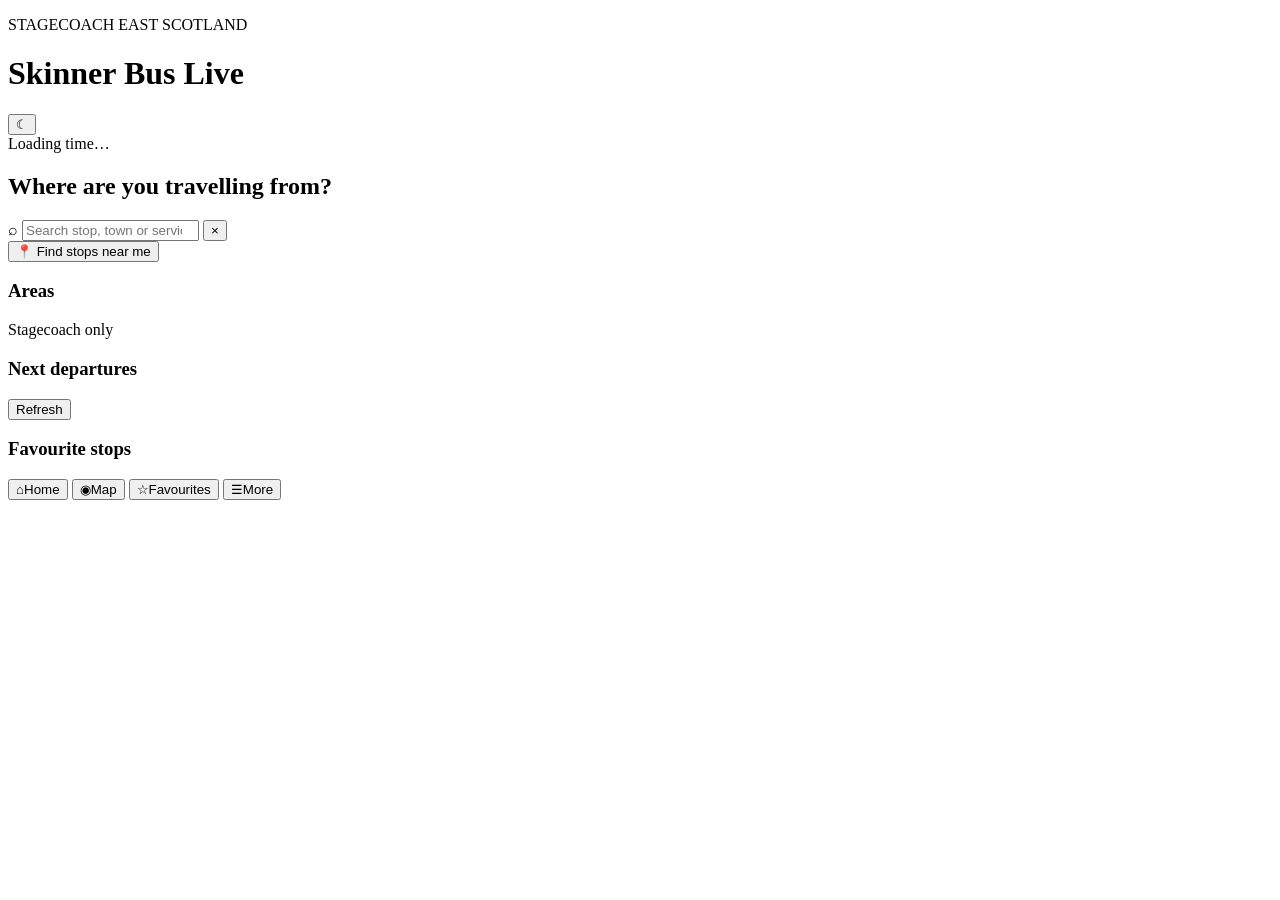
==== index.html @ a5fe1647 "Add website homepage" ====
<!doctype html>
<html lang="en">
<head>
  <meta charset="utf-8" />
  <meta name="viewport" content="width=device-width, initial-scale=1, viewport-fit=cover" />
  <meta name="theme-color" content="#111827" />
  <title>Skinner Bus Live</title>
  <link rel="preconnect" href="https://fonts.googleapis.com">
  <link rel="preconnect" href="https://fonts.gstatic.com" crossorigin>
  <link href="https://fonts.googleapis.com/css2?family=Inter:wght@400;600;700;800&display=swap" rel="stylesheet">
  <link rel="stylesheet" href="styles.css" />
</head>
<body>
  <header class="topbar">
    <div>
      <p class="eyebrow">STAGECOACH EAST SCOTLAND</p>
      <h1>Skinner Bus Live</h1>
    </div>
    <button id="themeButton" class="icon-button" aria-label="Toggle theme">☾</button>
  </header>

  <main>
    <section class="hero">
      <div class="status-row">
        <span class="live-dot"></span>
        <span id="clock">Loading time…</span>
      </div>
      <h2>Where are you travelling from?</h2>
      <div class="search-wrap">
        <span aria-hidden="true">⌕</span>
        <input id="searchInput" type="search" placeholder="Search stop, town or service" autocomplete="off" />
        <button id="clearSearch" aria-label="Clear search">×</button>
      </div>
      <button id="nearMeButton" class="primary-button">📍 Find stops near me</button>
    </section>

    <section>
      <div class="section-heading">
        <h3>Areas</h3>
        <span>Stagecoach only</span>
      </div>
      <div id="areaChips" class="chips"></div>
    </section>

    <section>
      <div class="section-heading">
        <h3>Next departures</h3>
        <button id="refreshButton" class="text-button">Refresh</button>
      </div>
      <div id="departureList" class="departure-list" aria-live="polite"></div>
    </section>

    <section>
      <div class="section-heading">
        <h3>Favourite stops</h3>
      </div>
      <div id="favourites" class="favourites"></div>
    </section>
  </main>

  <nav class="bottom-nav" aria-label="Primary navigation">
    <button class="active">⌂<span>Home</span></button>
    <button>◉<span>Map</span></button>
    <button>☆<span>Favourites</span></button>
    <button>☰<span>More</span></button>
  </nav>

  <template id="departureTemplate">
    <article class="departure-card">
      <div class="route-badge"></div>
      <div class="departure-main">
        <div class="destination-row">
          <h4></h4>
          <button class="favourite-button" aria-label="Add favourite">☆</button>
        </div>
        <p class="stop-name"></p>
        <div class="meta-row">
          <span class="status-pill"></span>
          <span class="vehicle"></span>
        </div>
      </div>
      <div class="time-block">
        <strong></strong>
        <span></span>
      </div>
    </article>
  </template>

  <script src="app.js" type="module"></script>
</body>
</html>
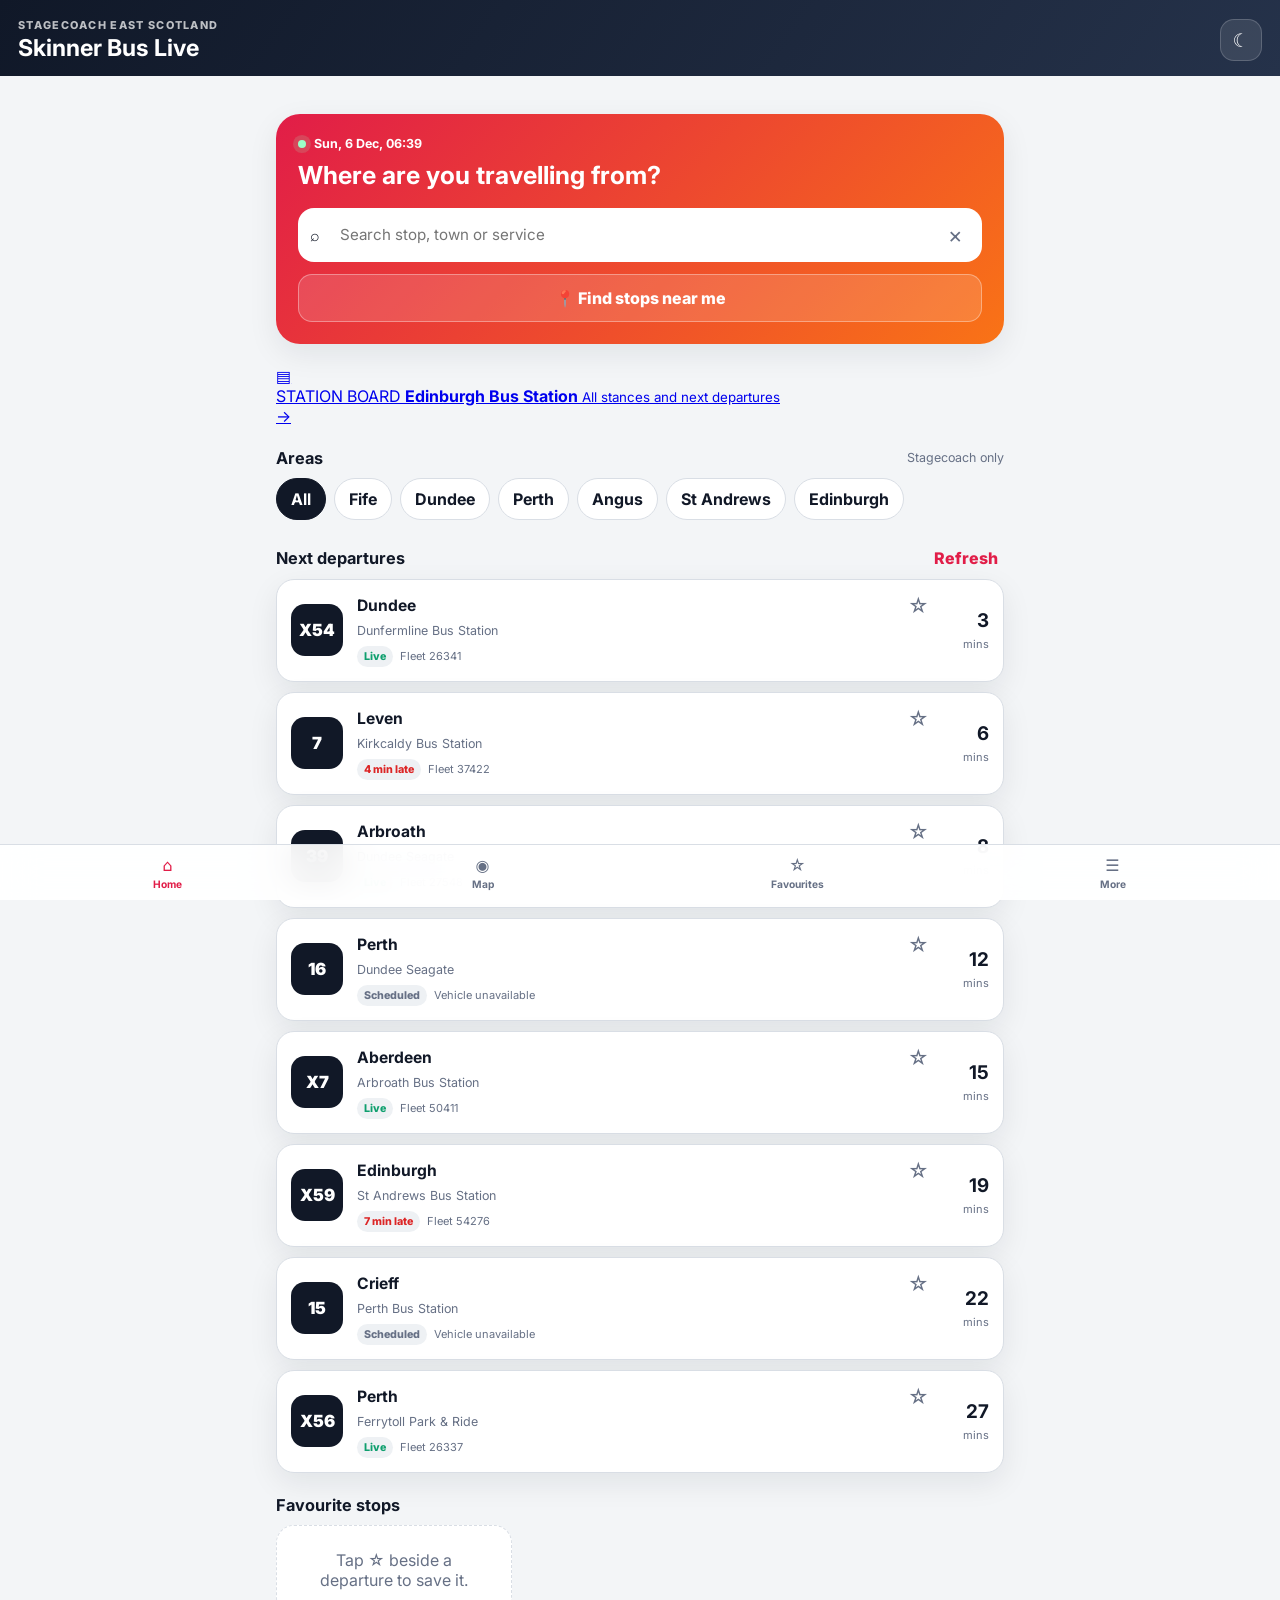
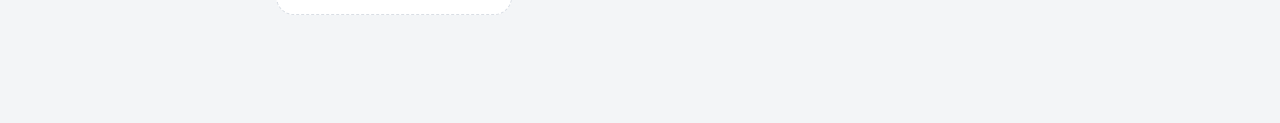
==== commit faafdb6d: "Link Edinburgh Bus Station board" ====
--- a/index.html
+++ b/index.html
@@ -32,6 +32,18 @@
         <button id="clearSearch" aria-label="Clear search">×</button>
       </div>
       <button id="nearMeButton" class="primary-button">📍 Find stops near me</button>
+    </section>
+
+    <section>
+      <a class="station-board-link" href="edinburgh.html">
+        <div class="station-board-icon">▤</div>
+        <div>
+          <span class="station-board-label">STATION BOARD</span>
+          <strong>Edinburgh Bus Station</strong>
+          <small>All stances and next departures</small>
+        </div>
+        <span class="station-board-arrow">→</span>
+      </a>
     </section>
 
     <section>
@@ -88,4 +100,4 @@
 
   <script src="app.js" type="module"></script>
 </body>
-</html>
+</html>
--- a/styles.css
+++ b/styles.css
@@ -0,0 +1,118 @@
+:root {
+  --bg: #f3f5f7;
+  --surface: #ffffff;
+  --surface-2: #eef1f4;
+  --text: #111827;
+  --muted: #667085;
+  --border: #d9dee5;
+  --accent: #e11d48;
+  --accent-2: #f97316;
+  --green: #0f9f6e;
+  --amber: #d97706;
+  --red: #dc2626;
+  --shadow: 0 10px 30px rgba(17,24,39,.08);
+}
+
+body.dark {
+  --bg: #0d1117;
+  --surface: #161b22;
+  --surface-2: #20262f;
+  --text: #f3f4f6;
+  --muted: #9ca3af;
+  --border: #30363d;
+  --shadow: 0 12px 35px rgba(0,0,0,.35);
+}
+
+* { box-sizing: border-box; }
+body {
+  margin: 0;
+  font-family: Inter, system-ui, sans-serif;
+  color: var(--text);
+  background: var(--bg);
+  min-height: 100vh;
+  padding-bottom: 92px;
+}
+button, input { font: inherit; }
+button { cursor: pointer; }
+
+.topbar {
+  display: flex;
+  justify-content: space-between;
+  align-items: center;
+  padding: max(18px, env(safe-area-inset-top)) 18px 14px;
+  background: linear-gradient(125deg, #101828, #25324a);
+  color: white;
+}
+.topbar h1 { margin: 2px 0 0; font-size: 1.45rem; }
+.eyebrow { margin: 0; font-size: .68rem; letter-spacing: .12em; font-weight: 800; opacity: .72; }
+.icon-button {
+  width: 42px; height: 42px; border-radius: 14px; border: 1px solid rgba(255,255,255,.18);
+  background: rgba(255,255,255,.1); color: white; font-size: 1.15rem;
+}
+main { max-width: 760px; margin: 0 auto; padding: 16px; }
+.hero {
+  background: linear-gradient(135deg, var(--accent), var(--accent-2));
+  color: white; padding: 22px; border-radius: 24px; box-shadow: var(--shadow);
+}
+.hero h2 { font-size: 1.55rem; margin: 10px 0 18px; line-height: 1.15; }
+.status-row { display: flex; align-items: center; gap: 8px; font-size: .78rem; font-weight: 700; }
+.live-dot { width: 8px; height: 8px; border-radius: 50%; background: #9cffc7; box-shadow: 0 0 0 5px rgba(156,255,199,.16); }
+.search-wrap {
+  background: white; color: #111827; border-radius: 16px; display: grid;
+  grid-template-columns: 28px 1fr 30px; align-items: center; padding: 0 12px; min-height: 54px;
+}
+.search-wrap input { border: 0; outline: 0; min-width: 0; font-size: .95rem; }
+.search-wrap button { border: 0; background: transparent; font-size: 1.4rem; color: #667085; }
+.primary-button {
+  width: 100%; margin-top: 12px; border: 1px solid rgba(255,255,255,.35); background: rgba(255,255,255,.14);
+  color: white; min-height: 48px; border-radius: 14px; font-weight: 800;
+}
+section { margin-top: 22px; }
+.section-heading { display: flex; justify-content: space-between; align-items: center; margin-bottom: 10px; }
+.section-heading h3 { margin: 0; font-size: 1.02rem; }
+.section-heading span { color: var(--muted); font-size: .78rem; }
+.text-button { border: 0; background: transparent; color: var(--accent); font-weight: 800; }
+.chips { display: flex; gap: 8px; overflow-x: auto; padding-bottom: 5px; scrollbar-width: none; }
+.chips::-webkit-scrollbar { display: none; }
+.chip {
+  white-space: nowrap; border: 1px solid var(--border); background: var(--surface); color: var(--text);
+  padding: 10px 14px; border-radius: 999px; font-weight: 700;
+}
+.chip.active { background: var(--text); color: var(--surface); border-color: var(--text); }
+.departure-list { display: grid; gap: 10px; }
+.departure-card {
+  display: grid; grid-template-columns: 54px 1fr auto; gap: 12px; align-items: center;
+  background: var(--surface); border: 1px solid var(--border); border-radius: 18px; padding: 14px; box-shadow: var(--shadow);
+}
+.route-badge {
+  width: 52px; height: 52px; display: grid; place-items: center; border-radius: 14px;
+  background: #111827; color: white; font-weight: 900; font-size: 1.05rem;
+}
+.destination-row { display: flex; align-items: center; justify-content: space-between; gap: 8px; }
+.destination-row h4 { margin: 0; font-size: .98rem; }
+.favourite-button { border: 0; background: transparent; color: var(--muted); font-size: 1.25rem; padding: 0; }
+.favourite-button.saved { color: #f59e0b; }
+.stop-name { margin: 5px 0 8px; color: var(--muted); font-size: .78rem; }
+.meta-row { display: flex; flex-wrap: wrap; gap: 7px; align-items: center; }
+.status-pill { border-radius: 999px; padding: 4px 7px; font-size: .67rem; font-weight: 800; background: var(--surface-2); }
+.status-pill.live { color: var(--green); }
+.status-pill.delayed { color: var(--red); }
+.status-pill.scheduled { color: var(--muted); }
+.vehicle { color: var(--muted); font-size: .69rem; }
+.time-block { text-align: right; min-width: 48px; }
+.time-block strong { display: block; font-size: 1.18rem; }
+.time-block span { color: var(--muted); font-size: .69rem; }
+.favourites { display: grid; grid-template-columns: repeat(2, 1fr); gap: 10px; }
+.favourite-card { background: var(--surface); border: 1px solid var(--border); border-radius: 16px; padding: 14px; color: var(--text); text-align: left; }
+.favourite-card strong { display: block; font-size: .86rem; }
+.favourite-card span { display: block; color: var(--muted); font-size: .72rem; margin-top: 4px; }
+.empty { padding: 24px; text-align: center; background: var(--surface); border: 1px dashed var(--border); border-radius: 18px; color: var(--muted); }
+.bottom-nav {
+  position: fixed; left: 0; right: 0; bottom: 0; z-index: 10; display: grid; grid-template-columns: repeat(4,1fr);
+  padding: 9px max(10px, env(safe-area-inset-right)) max(9px, env(safe-area-inset-bottom)) max(10px, env(safe-area-inset-left));
+  background: color-mix(in srgb, var(--surface) 92%, transparent); backdrop-filter: blur(18px); border-top: 1px solid var(--border);
+}
+.bottom-nav button { border: 0; background: transparent; color: var(--muted); display: grid; place-items: center; gap: 3px; font-size: 1rem; }
+.bottom-nav span { font-size: .64rem; font-weight: 700; }
+.bottom-nav .active { color: var(--accent); }
+@media (min-width: 680px) { .favourites { grid-template-columns: repeat(3,1fr); } }
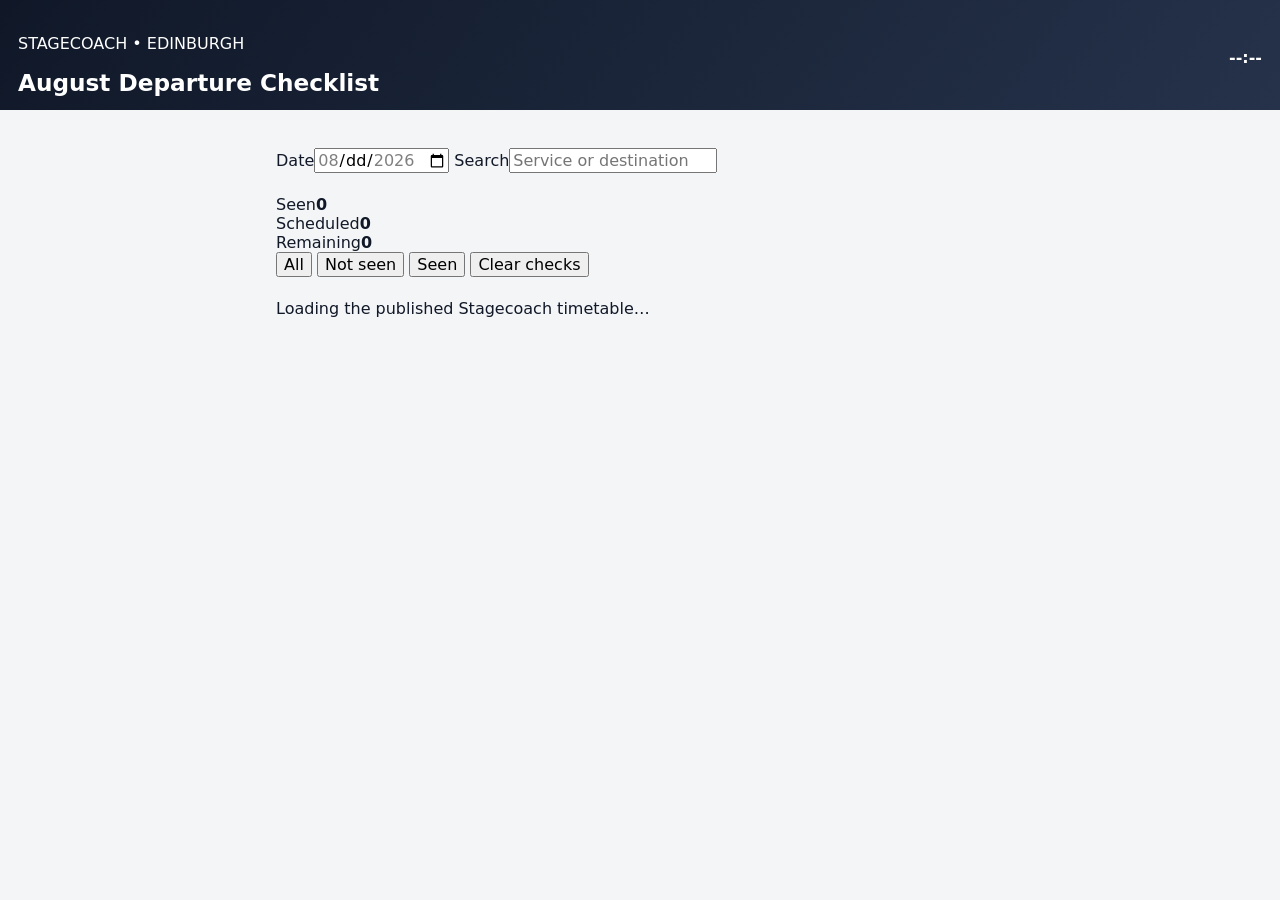
==== commit 940f3c19: "Rebuild site as Edinburgh August departure checklist" ====
--- a/index.html
+++ b/index.html
@@ -1,103 +1,46 @@
 <!doctype html>
 <html lang="en">
 <head>
-  <meta charset="utf-8" />
-  <meta name="viewport" content="width=device-width, initial-scale=1, viewport-fit=cover" />
-  <meta name="theme-color" content="#111827" />
-  <title>Skinner Bus Live</title>
-  <link rel="preconnect" href="https://fonts.googleapis.com">
-  <link rel="preconnect" href="https://fonts.gstatic.com" crossorigin>
-  <link href="https://fonts.googleapis.com/css2?family=Inter:wght@400;600;700;800&display=swap" rel="stylesheet">
-  <link rel="stylesheet" href="styles.css" />
+  <meta charset="utf-8">
+  <meta name="viewport" content="width=device-width,initial-scale=1,viewport-fit=cover">
+  <meta name="theme-color" content="#071018">
+  <title>Edinburgh Stagecoach Checklist</title>
+  <link rel="stylesheet" href="styles.css">
 </head>
 <body>
-  <header class="topbar">
-    <div>
-      <p class="eyebrow">STAGECOACH EAST SCOTLAND</p>
-      <h1>Skinner Bus Live</h1>
-    </div>
-    <button id="themeButton" class="icon-button" aria-label="Toggle theme">☾</button>
-  </header>
+<header class="topbar">
+  <div><p>STAGECOACH • EDINBURGH</p><h1>August Departure Checklist</h1></div>
+  <div class="clock"><strong id="clock">--:--</strong><span id="todayLabel"></span></div>
+</header>
+<main>
+  <section class="toolbar">
+    <label>Date<input id="datePicker" type="date" min="2026-08-01" max="2026-08-31"></label>
+    <label>Search<input id="search" type="search" placeholder="Service or destination"></label>
+  </section>
 
-  <main>
-    <section class="hero">
-      <div class="status-row">
-        <span class="live-dot"></span>
-        <span id="clock">Loading time…</span>
-      </div>
-      <h2>Where are you travelling from?</h2>
-      <div class="search-wrap">
-        <span aria-hidden="true">⌕</span>
-        <input id="searchInput" type="search" placeholder="Search stop, town or service" autocomplete="off" />
-        <button id="clearSearch" aria-label="Clear search">×</button>
-      </div>
-      <button id="nearMeButton" class="primary-button">📍 Find stops near me</button>
-    </section>
+  <section class="summary">
+    <div><span>Seen</span><strong id="seenCount">0</strong></div>
+    <div><span>Scheduled</span><strong id="totalCount">0</strong></div>
+    <div><span>Remaining</span><strong id="remainingCount">0</strong></div>
+  </section>
 
-    <section>
-      <a class="station-board-link" href="edinburgh.html">
-        <div class="station-board-icon">▤</div>
-        <div>
-          <span class="station-board-label">STATION BOARD</span>
-          <strong>Edinburgh Bus Station</strong>
-          <small>All stances and next departures</small>
-        </div>
-        <span class="station-board-arrow">→</span>
-      </a>
-    </section>
-
-    <section>
-      <div class="section-heading">
-        <h3>Areas</h3>
-        <span>Stagecoach only</span>
-      </div>
-      <div id="areaChips" class="chips"></div>
-    </section>
-
-    <section>
-      <div class="section-heading">
-        <h3>Next departures</h3>
-        <button id="refreshButton" class="text-button">Refresh</button>
-      </div>
-      <div id="departureList" class="departure-list" aria-live="polite"></div>
-    </section>
-
-    <section>
-      <div class="section-heading">
-        <h3>Favourite stops</h3>
-      </div>
-      <div id="favourites" class="favourites"></div>
-    </section>
-  </main>
-
-  <nav class="bottom-nav" aria-label="Primary navigation">
-    <button class="active">⌂<span>Home</span></button>
-    <button>◉<span>Map</span></button>
-    <button>☆<span>Favourites</span></button>
-    <button>☰<span>More</span></button>
+  <nav class="filters" aria-label="Checklist filters">
+    <button class="active" data-filter="all">All</button>
+    <button data-filter="unseen">Not seen</button>
+    <button data-filter="seen">Seen</button>
+    <button id="clearChecks" class="danger">Clear checks</button>
   </nav>
 
-  <template id="departureTemplate">
-    <article class="departure-card">
-      <div class="route-badge"></div>
-      <div class="departure-main">
-        <div class="destination-row">
-          <h4></h4>
-          <button class="favourite-button" aria-label="Add favourite">☆</button>
-        </div>
-        <p class="stop-name"></p>
-        <div class="meta-row">
-          <span class="status-pill"></span>
-          <span class="vehicle"></span>
-        </div>
-      </div>
-      <div class="time-block">
-        <strong></strong>
-        <span></span>
-      </div>
-    </article>
-  </template>
+  <section class="notice" id="dataNotice">Loading the published Stagecoach timetable…</section>
+  <section id="departureList" class="list" aria-live="polite"></section>
+</main>
 
-  <script src="app.js" type="module"></script>
+<dialog id="journeyDialog">
+  <div class="dialog-head"><div><small id="dialogMeta"></small><h2 id="dialogTitle"></h2></div><button id="closeDialog" aria-label="Close">×</button></div>
+  <div id="halbeathDetail" class="halbeath-detail"></div>
+  <ol id="stopList" class="stops"></ol>
+  <a id="liveLink" class="external" target="_blank" rel="noopener noreferrer">Check live running on bustimes.org ↗</a>
+</dialog>
+<script src="app.js" type="module"></script>
 </body>
 </html>
--- a/styles.css
+++ b/styles.css
@@ -72,6 +72,17 @@
 .section-heading h3 { margin: 0; font-size: 1.02rem; }
 .section-heading span { color: var(--muted); font-size: .78rem; }
 .text-button { border: 0; background: transparent; color: var(--accent); font-weight: 800; }
+.station-board-link {
+  display: grid; grid-template-columns: 52px 1fr auto; align-items: center; gap: 13px;
+  padding: 15px; border-radius: 18px; text-decoration: none; color: white;
+  background: linear-gradient(130deg, #071018, #173146); border: 1px solid #294252; box-shadow: var(--shadow);
+}
+.station-board-icon { width: 50px; height: 50px; display: grid; place-items: center; border-radius: 14px; background: #ffb11b; color: #15100a; font-size: 1.4rem; font-weight: 900; }
+.station-board-link div:nth-child(2) { display: grid; gap: 3px; }
+.station-board-label { color: #ffb11b; font-size: .62rem; font-weight: 900; letter-spacing: .1em; }
+.station-board-link strong { font-size: .96rem; }
+.station-board-link small { color: #9bb0bf; font-size: .72rem; }
+.station-board-arrow { font-size: 1.3rem; color: #ffb11b; }
 .chips { display: flex; gap: 8px; overflow-x: auto; padding-bottom: 5px; scrollbar-width: none; }
 .chips::-webkit-scrollbar { display: none; }
 .chip {
@@ -115,4 +126,4 @@
 .bottom-nav button { border: 0; background: transparent; color: var(--muted); display: grid; place-items: center; gap: 3px; font-size: 1rem; }
 .bottom-nav span { font-size: .64rem; font-weight: 700; }
 .bottom-nav .active { color: var(--accent); }
-@media (min-width: 680px) { .favourites { grid-template-columns: repeat(3,1fr); } }
+@media (min-width: 680px) { .favourites { grid-template-columns: repeat(3,1fr); } }
